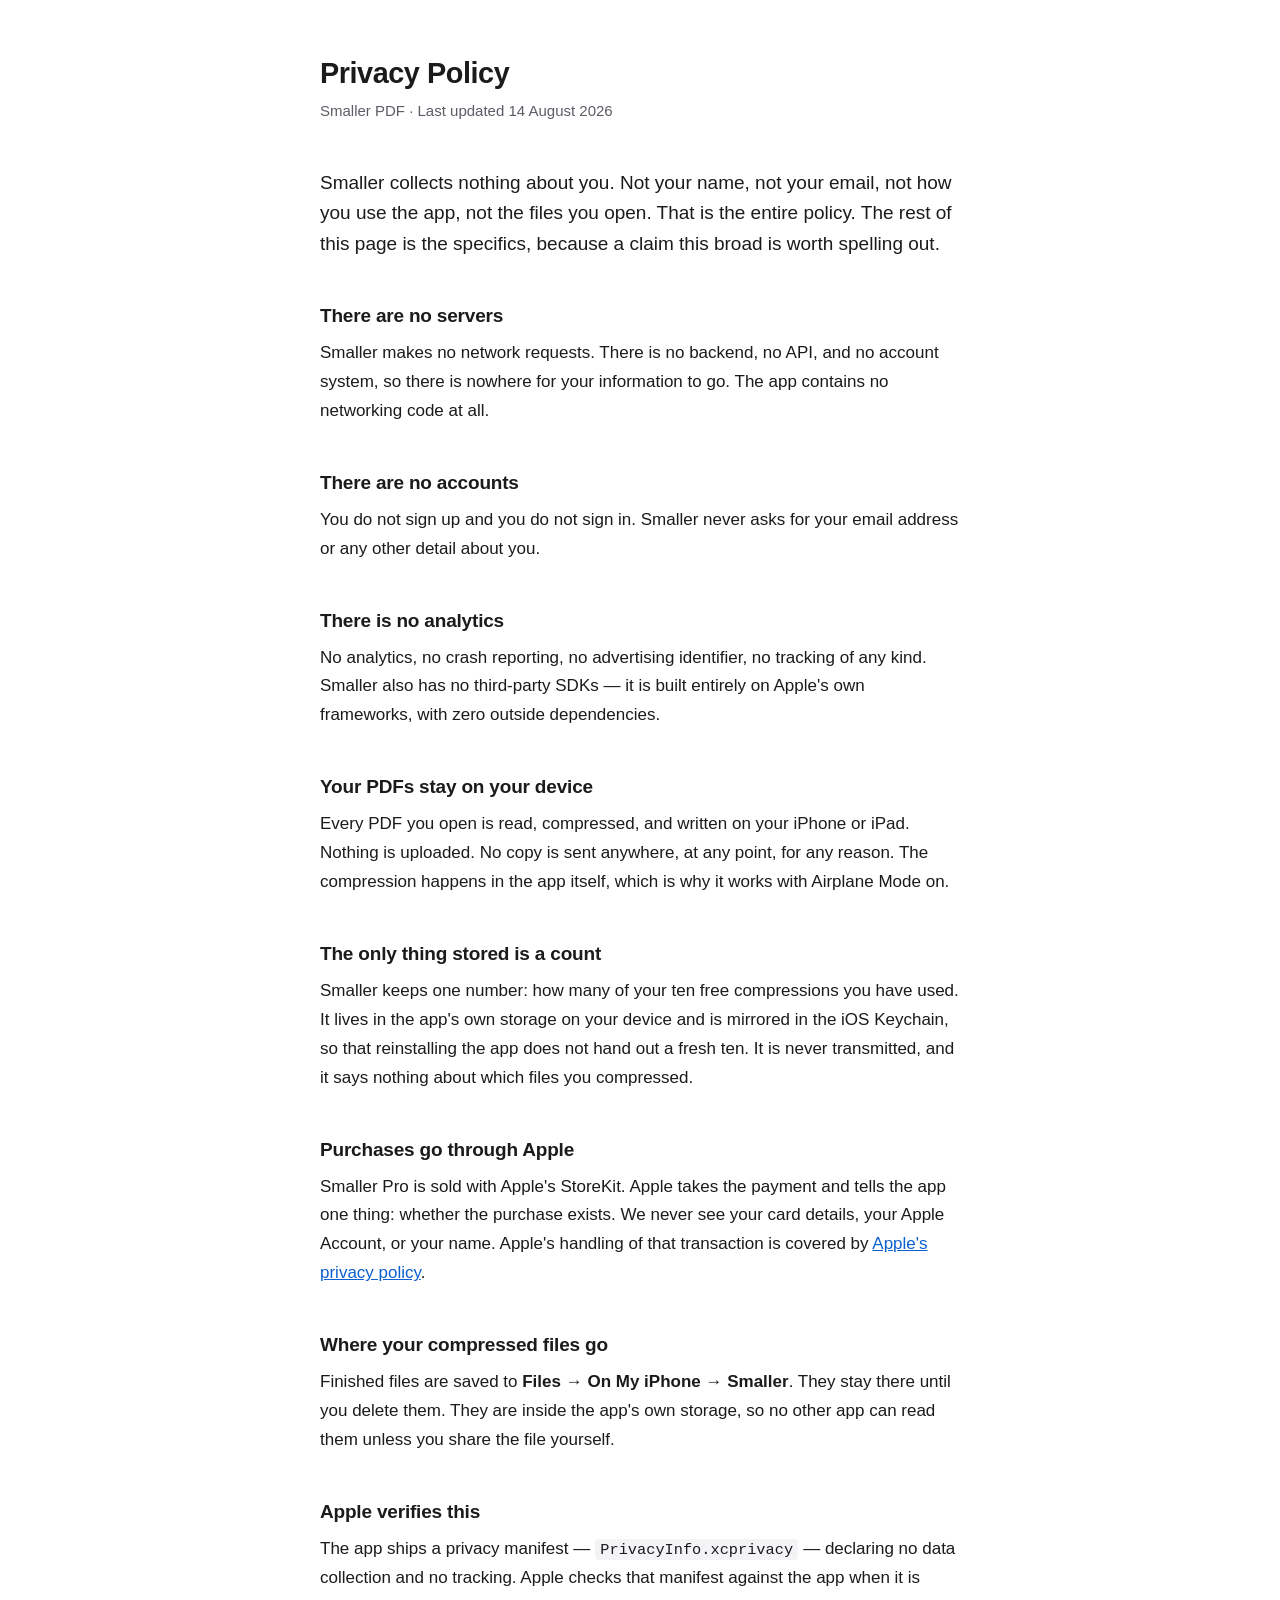
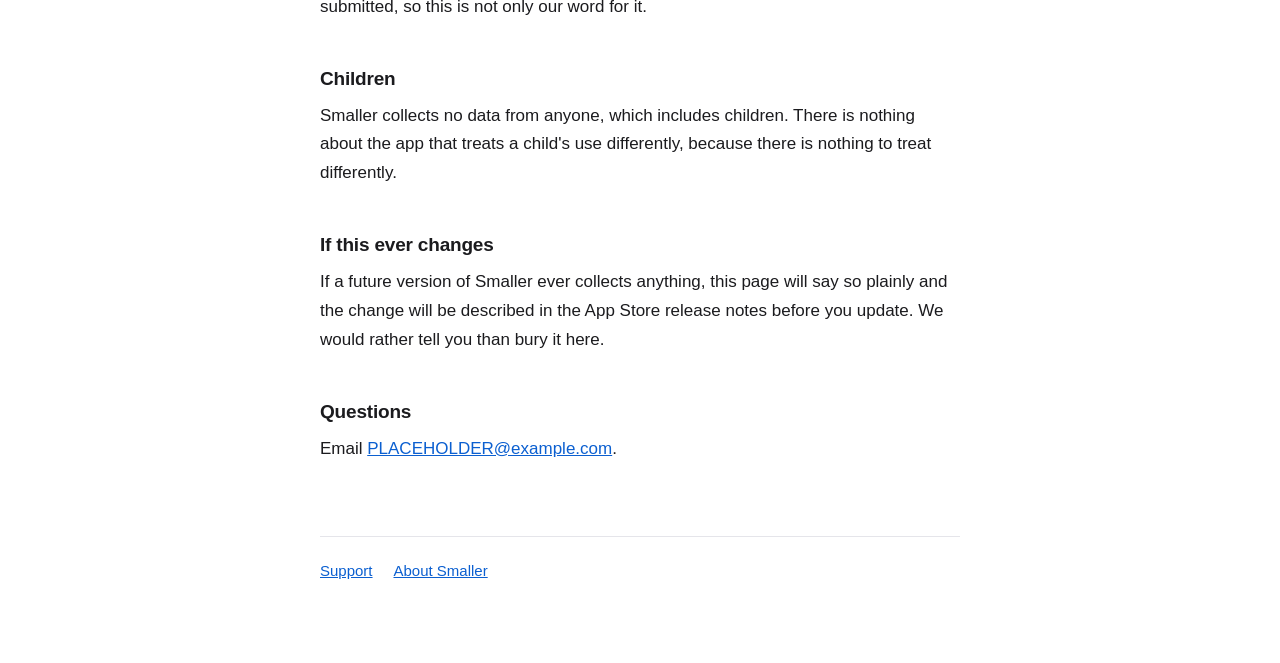
==== docs/privacy.html @ 6361959e "add the privacy and support pages the app store asks for two pages submission requires a url for, pl" ====
<!DOCTYPE html>
<html lang="en">
<head>
<meta charset="utf-8">
<meta name="viewport" content="width=device-width, initial-scale=1">
<title>Privacy Policy — Smaller PDF</title>
<link rel="stylesheet" href="style.css">
</head>
<body>
<main>

<h1>Privacy Policy</h1>
<p class="updated">Smaller PDF · Last updated 14 August 2026</p>

<p class="lede">Smaller collects nothing about you. Not your name, not your
email, not how you use the app, not the files you open. That is the entire
policy. The rest of this page is the specifics, because a claim this broad is
worth spelling out.</p>

<h2>There are no servers</h2>
<p>Smaller makes no network requests. There is no backend, no API, and no
account system, so there is nowhere for your information to go. The app
contains no networking code at all.</p>

<h2>There are no accounts</h2>
<p>You do not sign up and you do not sign in. Smaller never asks for your email
address or any other detail about you.</p>

<h2>There is no analytics</h2>
<p>No analytics, no crash reporting, no advertising identifier, no tracking of
any kind. Smaller also has no third-party SDKs — it is built entirely on
Apple's own frameworks, with zero outside dependencies.</p>

<h2>Your PDFs stay on your device</h2>
<p>Every PDF you open is read, compressed, and written on your iPhone or iPad.
Nothing is uploaded. No copy is sent anywhere, at any point, for any reason.
The compression happens in the app itself, which is why it works with
Airplane Mode on.</p>

<h2>The only thing stored is a count</h2>
<p>Smaller keeps one number: how many of your ten free compressions you have
used. It lives in the app's own storage on your device and is mirrored in the
iOS Keychain, so that reinstalling the app does not hand out a fresh ten. It is
never transmitted, and it says nothing about which files you compressed.</p>

<h2>Purchases go through Apple</h2>
<p>Smaller Pro is sold with Apple's StoreKit. Apple takes the payment and tells
the app one thing: whether the purchase exists. We never see your card details,
your Apple Account, or your name. Apple's handling of that transaction is
covered by <a href="https://www.apple.com/legal/privacy/">Apple's privacy
policy</a>.</p>

<h2>Where your compressed files go</h2>
<p>Finished files are saved to <strong>Files → On My iPhone → Smaller</strong>.
They stay there until you delete them. They are inside the app's own storage,
so no other app can read them unless you share the file yourself.</p>

<h2>Apple verifies this</h2>
<p>The app ships a privacy manifest — <code>PrivacyInfo.xcprivacy</code> —
declaring no data collection and no tracking. Apple checks that manifest
against the app when it is submitted, so this is not only our word for it.</p>

<h2>Children</h2>
<p>Smaller collects no data from anyone, which includes children. There is
nothing about the app that treats a child's use differently, because there is
nothing to treat differently.</p>

<h2>If this ever changes</h2>
<p>If a future version of Smaller ever collects anything, this page will say so
plainly and the change will be described in the App Store release notes before
you update. We would rather tell you than bury it here.</p>

<h2>Questions</h2>
<p>Email <a href="mailto:PLACEHOLDER@example.com">PLACEHOLDER@example.com</a>.</p>

</main>

<footer>
<a href="support.html">Support</a>
<a href="index.html">About Smaller</a>
</footer>
</body>
</html>
---- docs/style.css ----
/* One stylesheet, three pages. No build step, no framework, nothing to compile. */

:root {
	color-scheme: light dark;
	--bg: #ffffff;
	--ink: #1b1b1e;
	--muted: #5c5c66;
	--rule: #e5e5ea;
	--link: #0b5fd0;
	--mark: #f4f4f7;
}

@media (prefers-color-scheme: dark) {
	:root {
		--bg: #121214;
		--ink: #e9e9ec;
		--muted: #9b9ba4;
		--rule: #2b2b31;
		--link: #74acff;
		--mark: #1d1d21;
	}
}

* { box-sizing: border-box; }

body {
	margin: 0;
	padding: 3.5rem 1.5rem 5rem;
	background: var(--bg);
	color: var(--ink);
	font: 400 1.0625rem/1.7 -apple-system, BlinkMacSystemFont, "Segoe UI",
		Roboto, "Helvetica Neue", Arial, sans-serif;
	-webkit-text-size-adjust: 100%;
}

main {
	max-width: 40rem;
	margin: 0 auto;
}

h1 {
	margin: 0 0 0.4rem;
	font-size: 1.8rem;
	line-height: 1.25;
	letter-spacing: -0.015em;
}

h2 {
	margin: 2.75rem 0 0.65rem;
	font-size: 1.1875rem;
	line-height: 1.35;
	letter-spacing: -0.01em;
}

p, li { margin: 0 0 1.05rem; }

ul { padding-left: 1.2rem; }

li { margin-bottom: 0.5rem; }

a { color: var(--link); }

a:hover { text-decoration: none; }

.lede {
	font-size: 1.1875rem;
	line-height: 1.6;
}

.updated {
	margin: 0 0 2.75rem;
	color: var(--muted);
	font-size: 0.9375rem;
}

.note {
	padding: 0.9rem 1.1rem;
	margin: 0 0 1.05rem;
	background: var(--mark);
	border-radius: 0.5rem;
}

code {
	font-family: ui-monospace, SFMono-Regular, Menlo, Consolas, monospace;
	font-size: 0.9em;
	padding: 0.1em 0.35em;
	background: var(--mark);
	border-radius: 0.25rem;
}

footer {
	max-width: 40rem;
	margin: 4.5rem auto 0;
	padding-top: 1.3rem;
	border-top: 1px solid var(--rule);
	color: var(--muted);
	font-size: 0.9375rem;
}

footer a { margin-right: 1.1rem; }
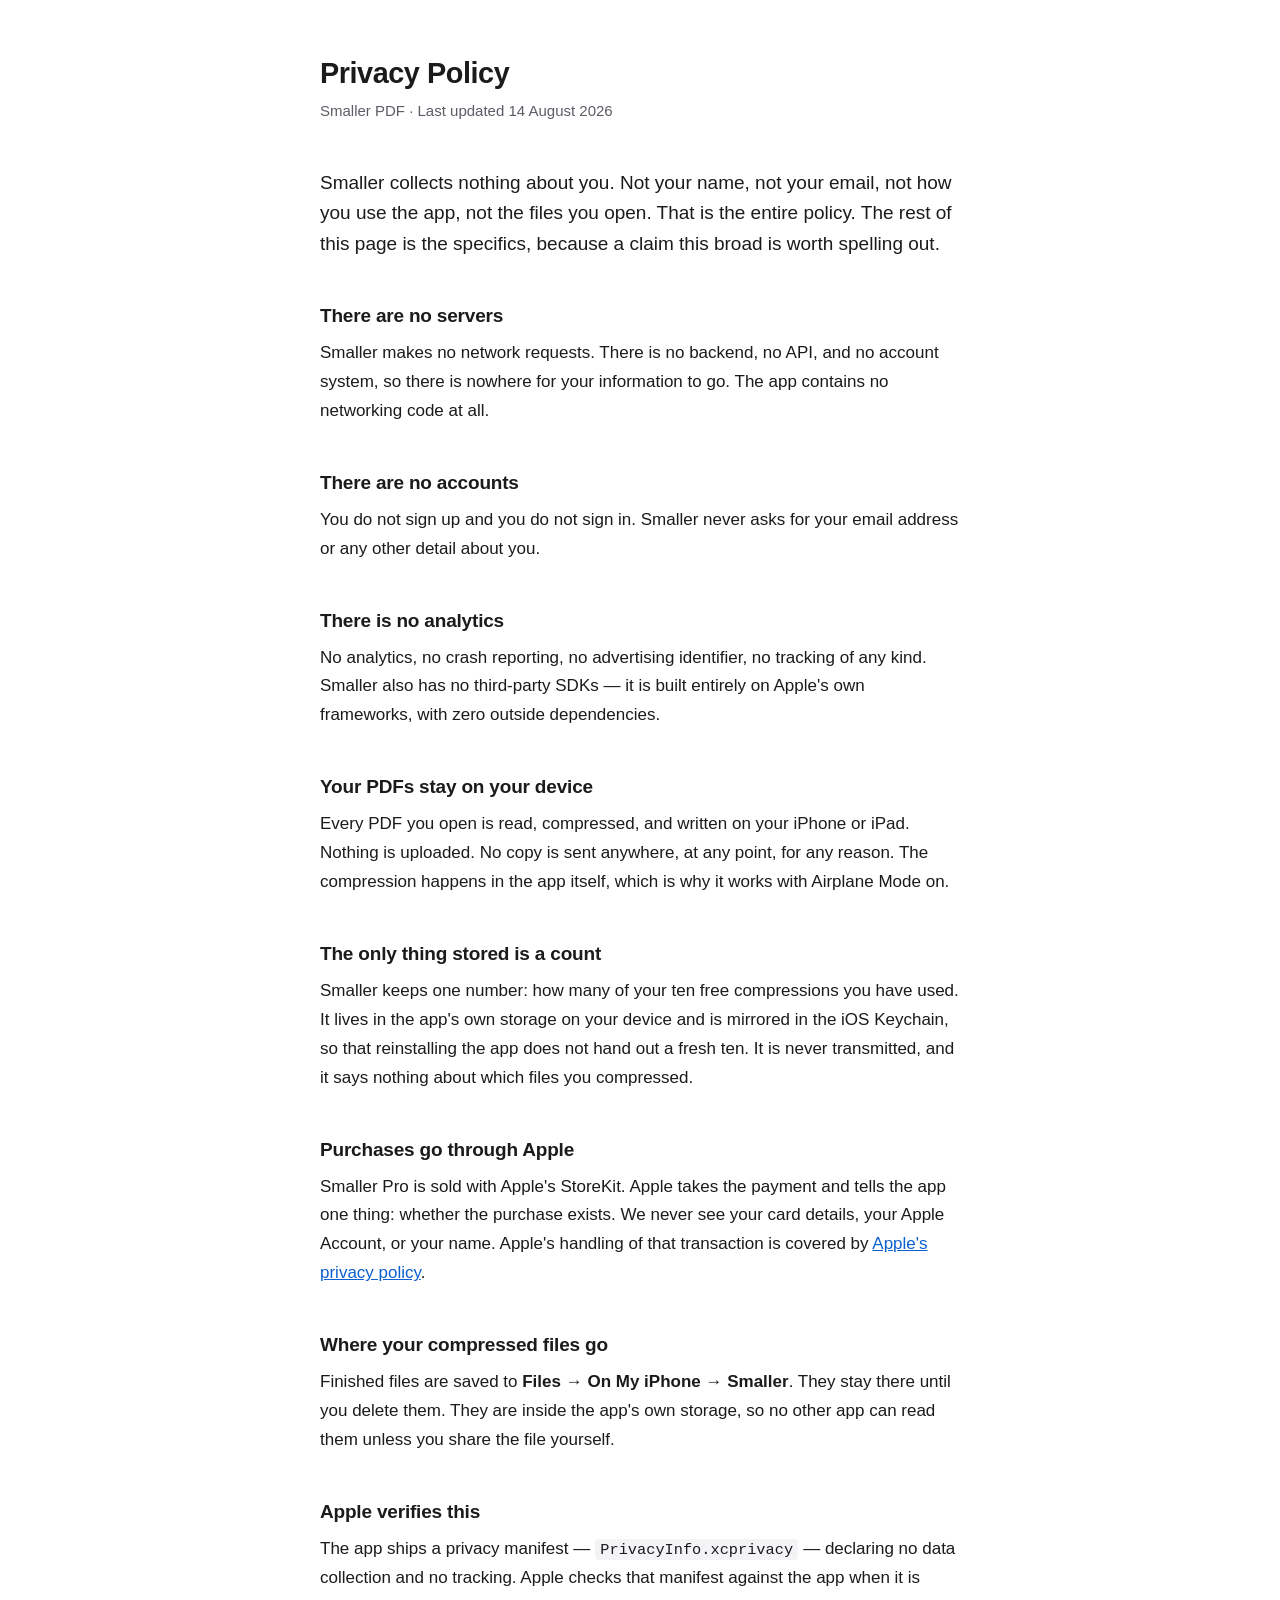
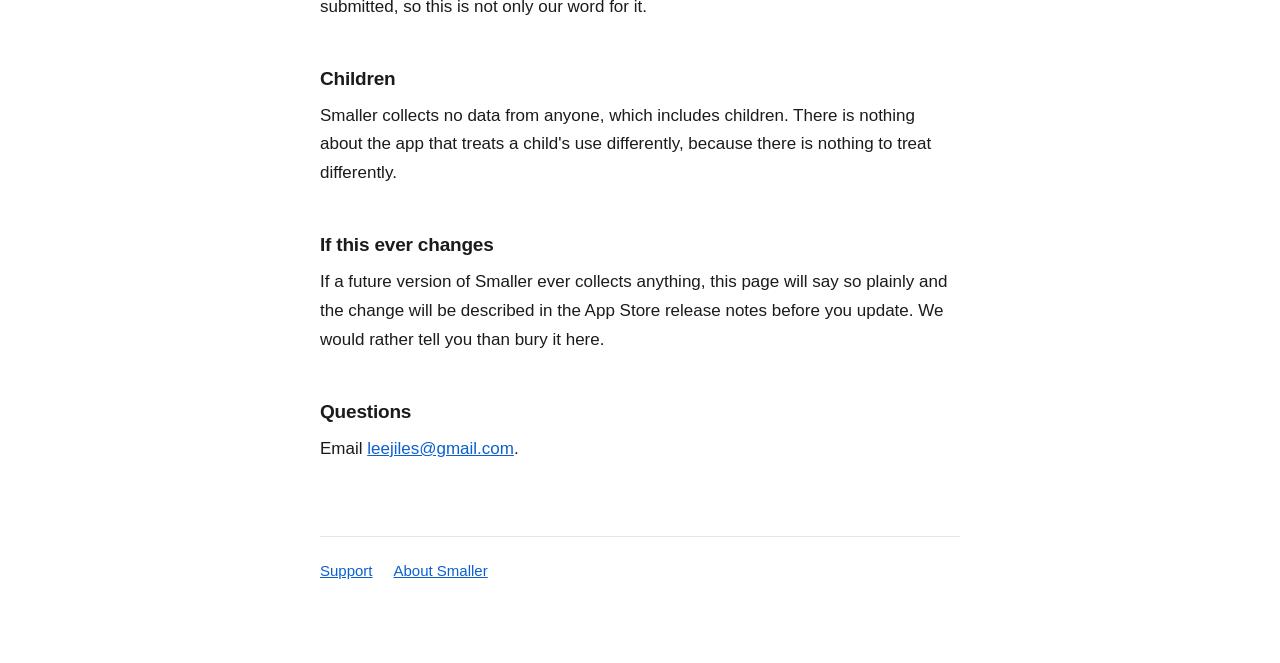
==== commit da83dbc1: "use the real support address on both pages the placeholder was the last thing standing between these" ====
--- a/docs/privacy.html
+++ b/docs/privacy.html
@@ -71,7 +71,7 @@
 you update. We would rather tell you than bury it here.</p>
 
 <h2>Questions</h2>
-<p>Email <a href="mailto:PLACEHOLDER@example.com">PLACEHOLDER@example.com</a>.</p>
+<p>Email <a href="mailto:leejiles@gmail.com">leejiles@gmail.com</a>.</p>
 
 </main>
 
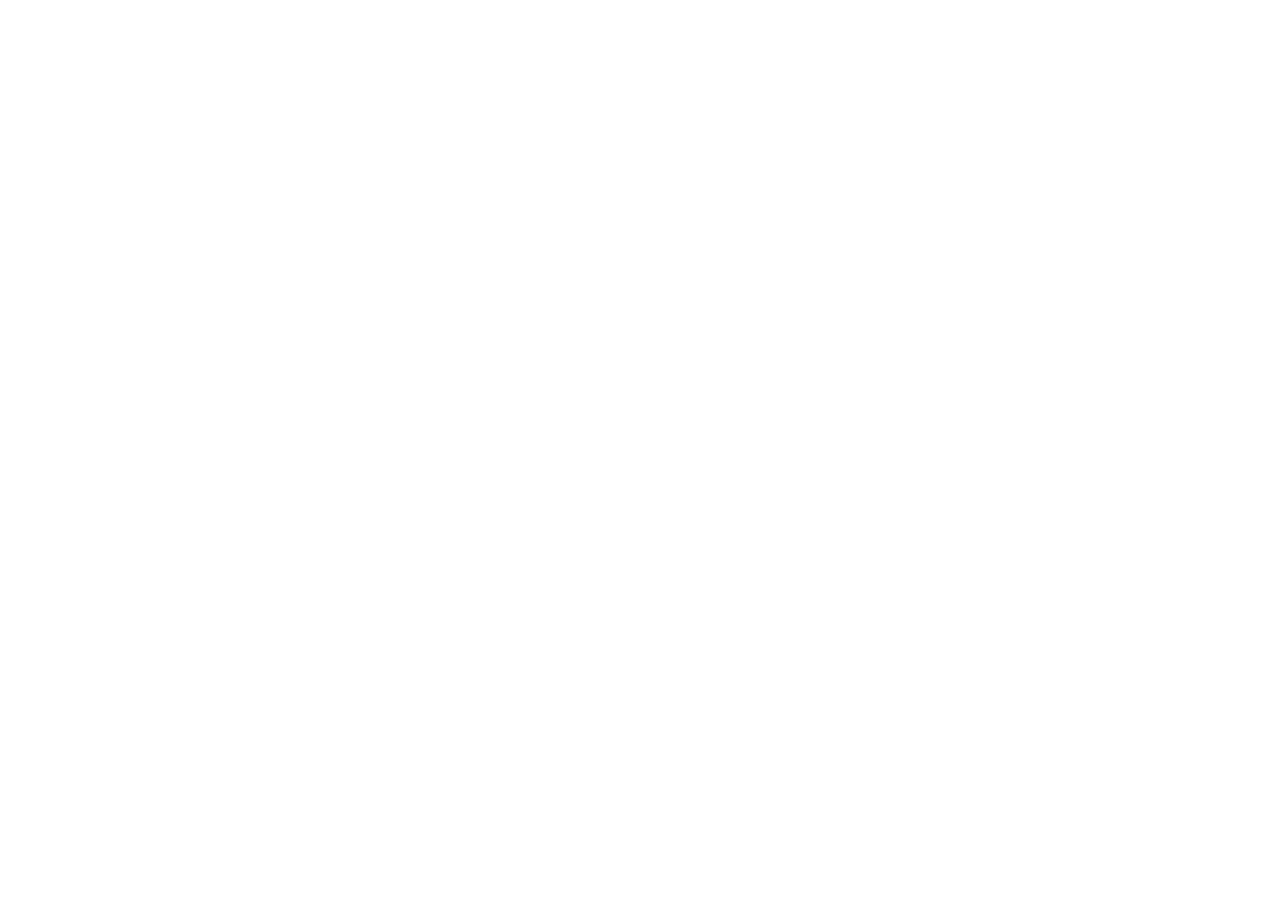
==== commit 3c1ce04c: "redirect old smaller pages to leejiles.com" ====
--- a/docs/privacy.html
+++ b/docs/privacy.html
@@ -1,83 +1,4 @@
-<!DOCTYPE html>
-<html lang="en">
-<head>
+<!doctype html>
 <meta charset="utf-8">
-<meta name="viewport" content="width=device-width, initial-scale=1">
-<title>Privacy Policy — Smaller PDF</title>
-<link rel="stylesheet" href="style.css">
-</head>
-<body>
-<main>
-
-<h1>Privacy Policy</h1>
-<p class="updated">Smaller PDF · Last updated 14 August 2026</p>
-
-<p class="lede">Smaller collects nothing about you. Not your name, not your
-email, not how you use the app, not the files you open. That is the entire
-policy. The rest of this page is the specifics, because a claim this broad is
-worth spelling out.</p>
-
-<h2>There are no servers</h2>
-<p>Smaller makes no network requests. There is no backend, no API, and no
-account system, so there is nowhere for your information to go. The app
-contains no networking code at all.</p>
-
-<h2>There are no accounts</h2>
-<p>You do not sign up and you do not sign in. Smaller never asks for your email
-address or any other detail about you.</p>
-
-<h2>There is no analytics</h2>
-<p>No analytics, no crash reporting, no advertising identifier, no tracking of
-any kind. Smaller also has no third-party SDKs — it is built entirely on
-Apple's own frameworks, with zero outside dependencies.</p>
-
-<h2>Your PDFs stay on your device</h2>
-<p>Every PDF you open is read, compressed, and written on your iPhone or iPad.
-Nothing is uploaded. No copy is sent anywhere, at any point, for any reason.
-The compression happens in the app itself, which is why it works with
-Airplane Mode on.</p>
-
-<h2>The only thing stored is a count</h2>
-<p>Smaller keeps one number: how many of your ten free compressions you have
-used. It lives in the app's own storage on your device and is mirrored in the
-iOS Keychain, so that reinstalling the app does not hand out a fresh ten. It is
-never transmitted, and it says nothing about which files you compressed.</p>
-
-<h2>Purchases go through Apple</h2>
-<p>Smaller Pro is sold with Apple's StoreKit. Apple takes the payment and tells
-the app one thing: whether the purchase exists. We never see your card details,
-your Apple Account, or your name. Apple's handling of that transaction is
-covered by <a href="https://www.apple.com/legal/privacy/">Apple's privacy
-policy</a>.</p>
-
-<h2>Where your compressed files go</h2>
-<p>Finished files are saved to <strong>Files → On My iPhone → Smaller</strong>.
-They stay there until you delete them. They are inside the app's own storage,
-so no other app can read them unless you share the file yourself.</p>
-
-<h2>Apple verifies this</h2>
-<p>The app ships a privacy manifest — <code>PrivacyInfo.xcprivacy</code> —
-declaring no data collection and no tracking. Apple checks that manifest
-against the app when it is submitted, so this is not only our word for it.</p>
-
-<h2>Children</h2>
-<p>Smaller collects no data from anyone, which includes children. There is
-nothing about the app that treats a child's use differently, because there is
-nothing to treat differently.</p>
-
-<h2>If this ever changes</h2>
-<p>If a future version of Smaller ever collects anything, this page will say so
-plainly and the change will be described in the App Store release notes before
-you update. We would rather tell you than bury it here.</p>
-
-<h2>Questions</h2>
-<p>Email <a href="mailto:leejiles@gmail.com">leejiles@gmail.com</a>.</p>
-
-</main>
-
-<footer>
-<a href="support.html">Support</a>
-<a href="index.html">About Smaller</a>
-</footer>
-</body>
-</html>
+<meta http-equiv="refresh" content="0; url=https://leejiles.com/smaller/privacy/">
+<a href="https://leejiles.com/smaller/privacy/">https://leejiles.com/smaller/privacy/</a>
